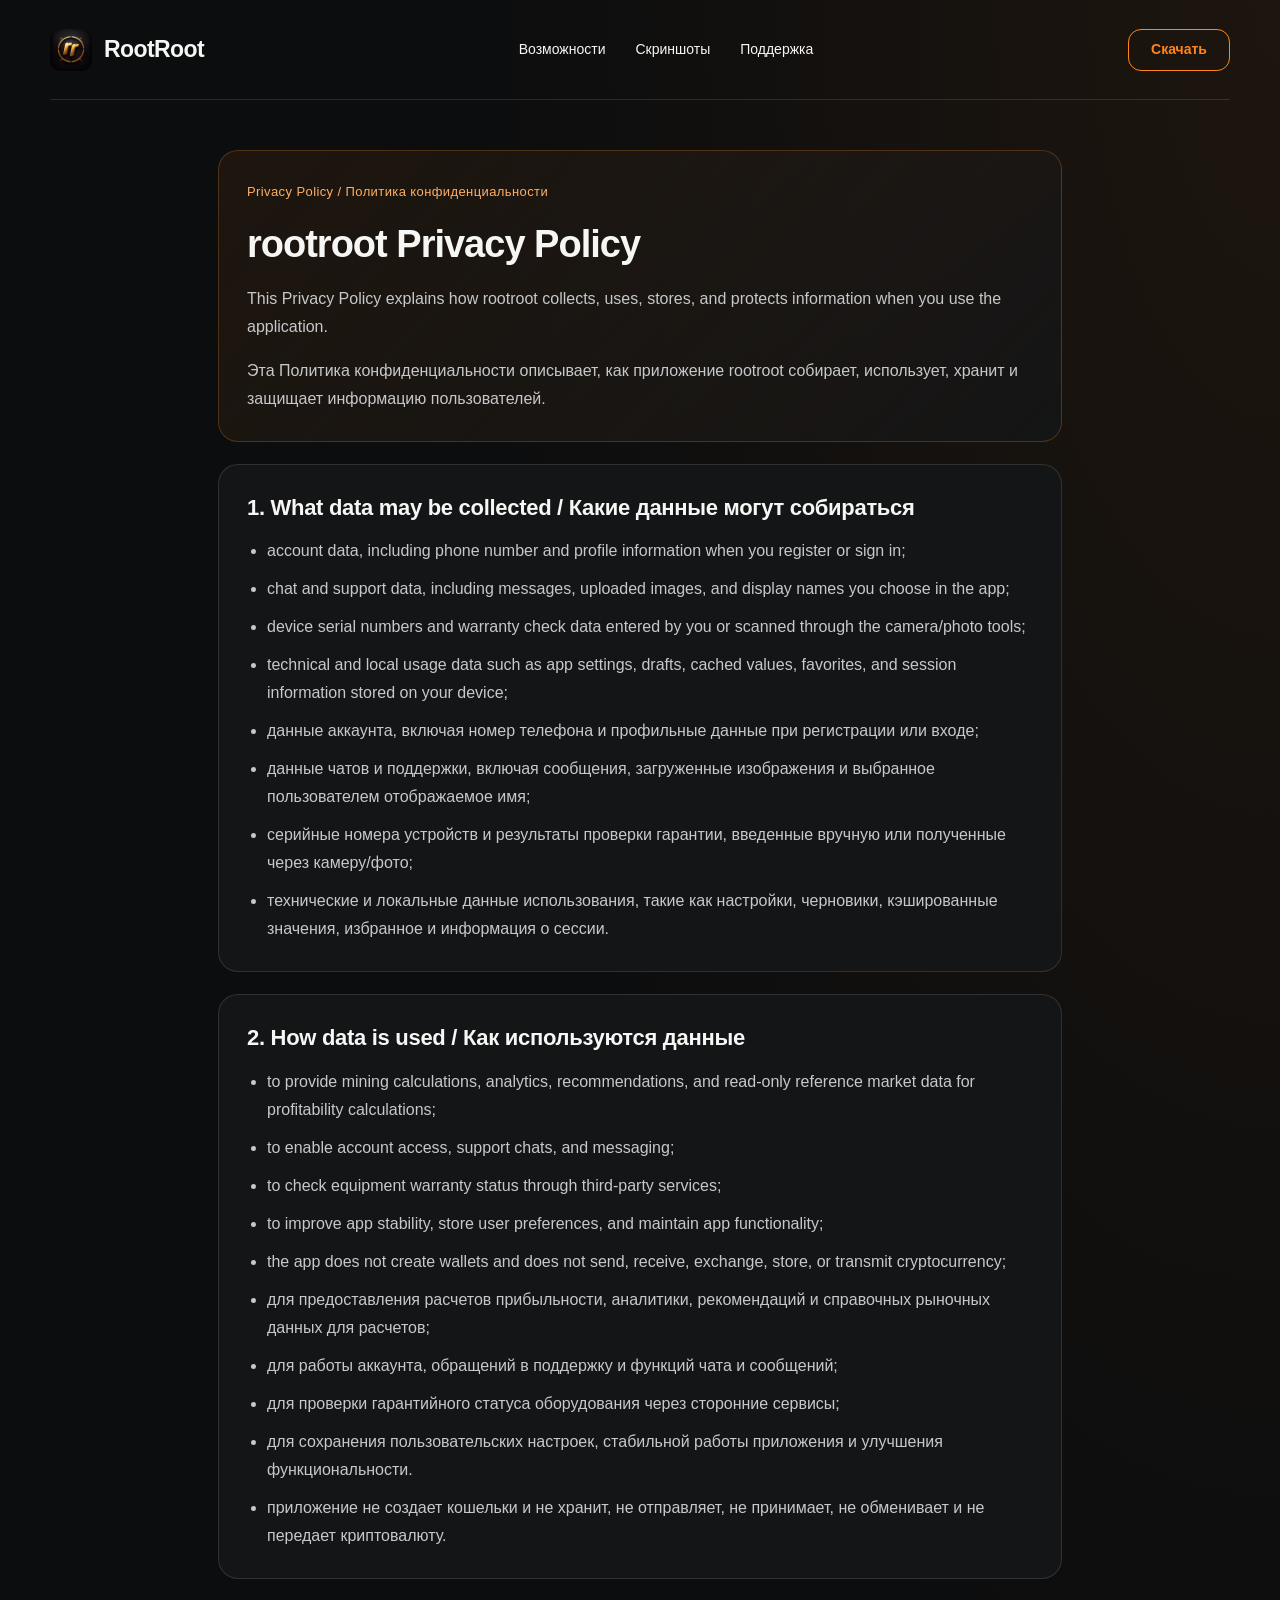
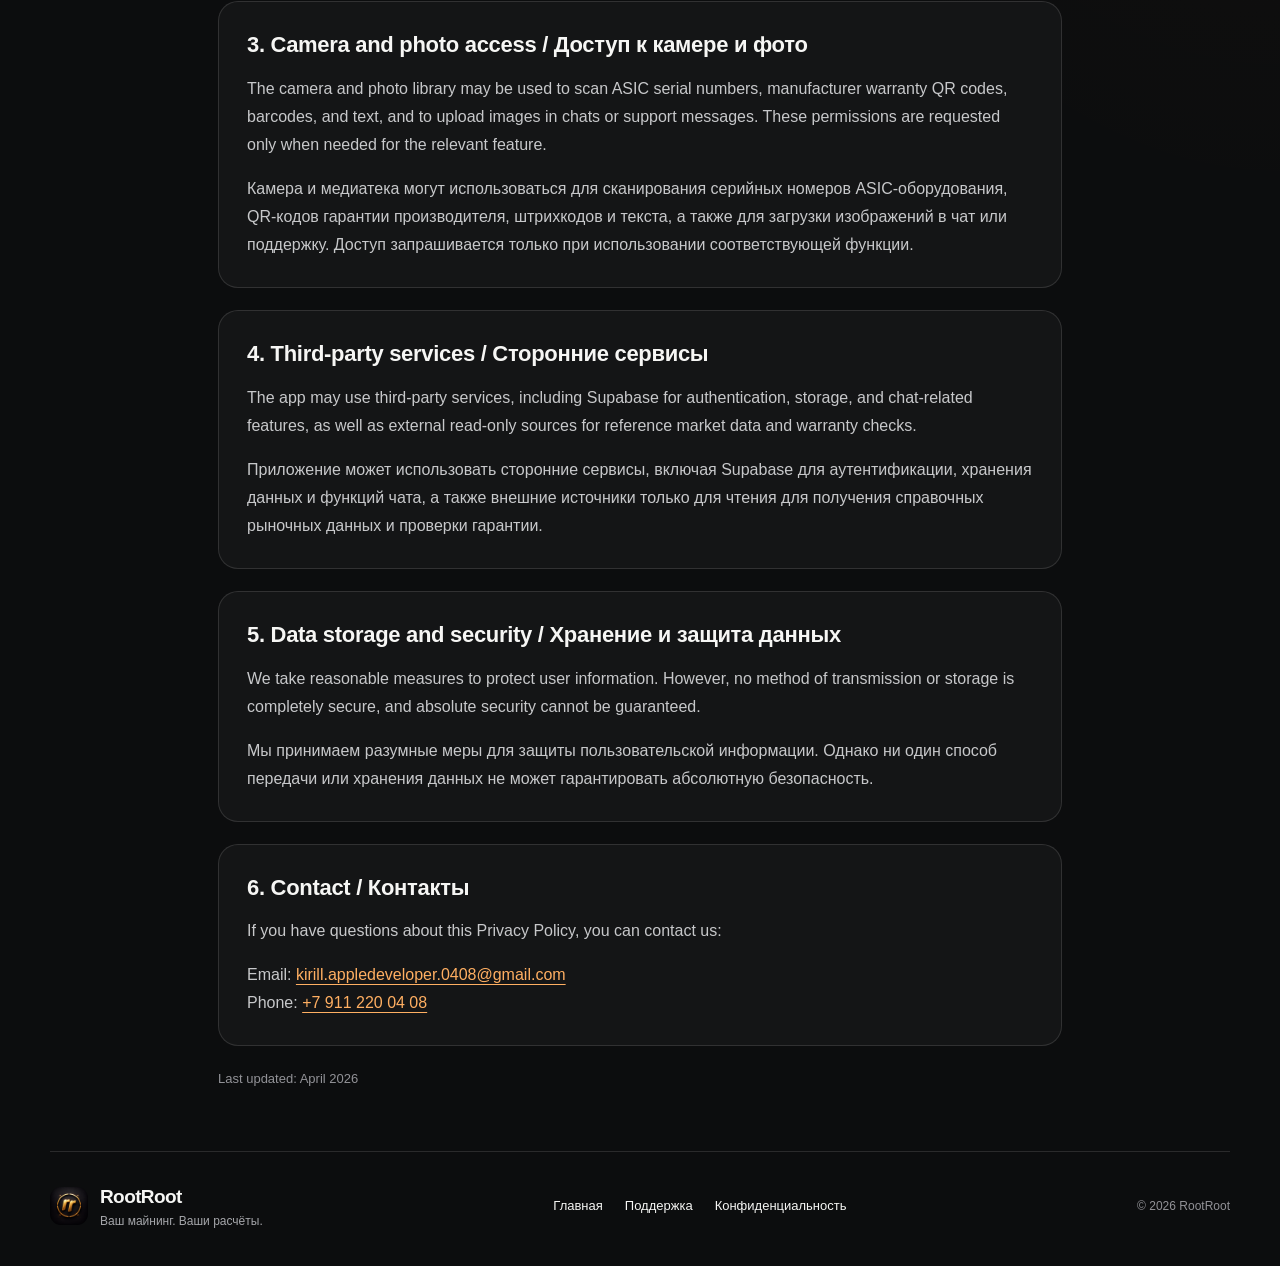
==== privacy.html @ 28f77f57 "Publish RootRoot app website and support pages" ====
<!DOCTYPE html>
<html lang="ru">
  <head>
    <meta charset="UTF-8" />
    <meta name="viewport" content="width=device-width, initial-scale=1.0" />
    <title>Политика конфиденциальности — RootRoot</title>
    <link rel="stylesheet" href="assets/style.css"><link rel="stylesheet" href="assets/legal.css"><link rel="icon" href="assets/icon.png">
  </head>
  <body class="legal"><header class="site-header container"><a class="brand" href="./"><img src="assets/icon.png" alt="" width="42" height="42"><span>RootRoot</span></a><nav aria-label="Основная навигация"><a href="./#features">Возможности</a><a href="./#screenshots">Скриншоты</a><a href="support.html">Поддержка</a></nav><a class="button small outline" href="./#download">Скачать</a></header>
    <main class="wrap">
      <section class="hero">
        <span class="badge">Privacy Policy / Политика конфиденциальности</span>
        <h1>rootroot Privacy Policy</h1>
        <p>
          This Privacy Policy explains how rootroot collects, uses, stores, and
          protects information when you use the application.
        </p>
        <p>
          Эта Политика конфиденциальности описывает, как приложение rootroot
          собирает, использует, хранит и защищает информацию пользователей.
        </p>
      </section>

      <section class="section">
        <h2>1. What data may be collected / Какие данные могут собираться</h2>
        <ul>
          <li>
            account data, including phone number and profile information when
            you register or sign in;
          </li>
          <li>
            chat and support data, including messages, uploaded images, and
            display names you choose in the app;
          </li>
          <li>
            device serial numbers and warranty check data entered by you or
            scanned through the camera/photo tools;
          </li>
          <li>
            technical and local usage data such as app settings, drafts, cached
            values, favorites, and session information stored on your device;
          </li>
          <li>
            данные аккаунта, включая номер телефона и профильные данные при
            регистрации или входе;
          </li>
          <li>
            данные чатов и поддержки, включая сообщения, загруженные изображения
            и выбранное пользователем отображаемое имя;
          </li>
          <li>
            серийные номера устройств и результаты проверки гарантии, введенные
            вручную или полученные через камеру/фото;
          </li>
          <li>
            технические и локальные данные использования, такие как настройки,
            черновики, кэшированные значения, избранное и информация о сессии.
          </li>
        </ul>
      </section>

      <section class="section">
        <h2>2. How data is used / Как используются данные</h2>
        <ul>
          <li>
            to provide mining calculations, analytics, recommendations, and
            read-only reference market data for profitability calculations;
          </li>
          <li>to enable account access, support chats, and messaging;</li>
          <li>to check equipment warranty status through third-party services;</li>
          <li>
            to improve app stability, store user preferences, and maintain app
            functionality;
          </li>
          <li>
            the app does not create wallets and does not send, receive,
            exchange, store, or transmit cryptocurrency;
          </li>
          <li>
            для предоставления расчетов прибыльности, аналитики,
            рекомендаций и справочных рыночных данных для расчетов;
          </li>
          <li>
            для работы аккаунта, обращений в поддержку и функций чата и
            сообщений;
          </li>
          <li>
            для проверки гарантийного статуса оборудования через сторонние
            сервисы;
          </li>
          <li>
            для сохранения пользовательских настроек, стабильной работы
            приложения и улучшения функциональности.
          </li>
          <li>
            приложение не создает кошельки и не хранит, не отправляет, не
            принимает, не обменивает и не передает криптовалюту.
          </li>
        </ul>
      </section>

      <section class="section">
        <h2>3. Camera and photo access / Доступ к камере и фото</h2>
        <p>
          The camera and photo library may be used to scan ASIC serial numbers,
          manufacturer warranty QR codes, barcodes, and text, and to upload
          images in chats or support messages. These permissions are requested
          only when needed for the relevant feature.
        </p>
        <p>
          Камера и медиатека могут использоваться для сканирования серийных
          номеров ASIC-оборудования, QR-кодов гарантии производителя,
          штрихкодов и текста, а также для загрузки изображений в чат или
          поддержку. Доступ запрашивается только при использовании
          соответствующей функции.
        </p>
      </section>

      <section class="section">
        <h2>4. Third-party services / Сторонние сервисы</h2>
        <p>
          The app may use third-party services, including Supabase for
          authentication, storage, and chat-related features, as well as
          external read-only sources for reference market data and warranty
          checks.
        </p>
        <p>
          Приложение может использовать сторонние сервисы, включая Supabase для
          аутентификации, хранения данных и функций чата, а также внешние
          источники только для чтения для получения справочных рыночных данных
          и проверки гарантии.
        </p>
      </section>

      <section class="section">
        <h2>5. Data storage and security / Хранение и защита данных</h2>
        <p>
          We take reasonable measures to protect user information. However, no
          method of transmission or storage is completely secure, and absolute
          security cannot be guaranteed.
        </p>
        <p>
          Мы принимаем разумные меры для защиты пользовательской информации.
          Однако ни один способ передачи или хранения данных не может
          гарантировать абсолютную безопасность.
        </p>
      </section>

      <section class="section">
        <h2>6. Contact / Контакты</h2>
        <p>
          If you have questions about this Privacy Policy, you can contact us:
        </p>
        <p>
          Email:
          <a href="mailto:kirill.appledeveloper.0408@gmail.com">
            kirill.appledeveloper.0408@gmail.com
          </a>
          <br />
          Phone:
          <a href="tel:+79112200408">+7 911 220 04 08</a>
        </p>
      </section>

      <p class="footer">Last updated: April 2026</p>
    </main>
  <footer class="site-footer container"><a class="brand" href="./"><img src="assets/icon.png" alt="" width="38" height="38"><span>RootRoot<small>Ваш майнинг. Ваши расчёты.</small></span></a><nav aria-label="Ссылки внизу страницы"><a href="./">Главная</a><a href="support.html">Поддержка</a><a href="privacy.html">Конфиденциальность</a></nav><span class="copyright">© 2026 RootRoot</span></footer></body>
</html>
---- assets/style.css ----
:root{color-scheme:dark;--bg:#0c0d0e;--panel:#141516;--text:#f6f6f4;--muted:#a5a6aa;--orange:#ff851b;--line:rgba(255,255,255,.12)}*{box-sizing:border-box}html{scroll-behavior:smooth;scroll-padding-top:90px}body{margin:0;background:var(--bg);color:var(--text);font-family:-apple-system,BlinkMacSystemFont,"Segoe UI",Arial,sans-serif;line-height:1.55}a{color:inherit;text-decoration:none}button,a{-webkit-tap-highlight-color:transparent}a:focus-visible,button:focus-visible,[tabindex]:focus-visible{outline:2px solid var(--orange);outline-offset:5px}img{display:block;max-width:100%}.container{width:min(1180px,calc(100% - 80px));margin-inline:auto}.site-header{position:relative;z-index:5;display:flex;align-items:center;justify-content:space-between;gap:24px;min-height:100px;border-bottom:1px solid var(--line)}.brand{display:flex;align-items:center;gap:12px;font-size:23px;font-weight:650;letter-spacing:-.6px;flex-shrink:0}.brand img{border-radius:11px}.brand small{display:block;font-size:12px;font-weight:400;color:var(--muted);letter-spacing:0}.site-header nav,.site-footer nav{display:flex;align-items:center;gap:30px;font-size:14px}.site-header nav a,.site-footer nav a{transition:color .2s}.site-header nav a:hover,.site-footer nav a:hover{color:var(--orange)}.button{display:inline-flex;justify-content:center;align-items:center;gap:10px;min-height:58px;padding:15px 26px;border-radius:13px;font-size:16px;font-weight:650;border:1px solid transparent;transition:background .2s,box-shadow .2s,transform .2s;white-space:nowrap}.button:hover{transform:translateY(-2px)}.button.primary{background:linear-gradient(120deg,#ff9d25,#ff7215);color:#14110d;box-shadow:0 6px 30px #f7721429}.button.primary:hover{box-shadow:0 7px 35px #f7721450}.button.glass{border-color:#ffffff50;background:#101112b8;backdrop-filter:blur(10px)}.button.glass:hover{background:#242323}.button.outline{border-color:var(--orange);color:var(--orange)}.button.small{min-height:42px;padding:9px 22px;font-size:14px}.button svg{width:22px;height:22px;fill:none;stroke:currentColor;stroke-width:1.8;stroke-linecap:round;stroke-linejoin:round}.hero-main{position:relative;overflow:hidden;background:linear-gradient(90deg,#0c0d0e77,#0c0d0e00),url('hero.webp') center 66%/cover no-repeat}.hero-main:after{content:"";position:absolute;inset:0;pointer-events:none;background:linear-gradient(0deg,var(--bg),transparent 20%)}.hero-content{position:relative;z-index:1;min-height:665px;display:grid;grid-template-columns:1.08fr 1fr;align-items:center;gap:22px}.hero-copy{padding:30px 0 65px}.eyebrow{font-size:12px;font-weight:600;letter-spacing:3px;color:#aaacb0;margin:0 0 20px}h1,h2,h3,p{margin-top:0}h1{font-size:clamp(44px,4.9vw,66px);letter-spacing:-2.6px;line-height:1.08;margin-bottom:25px}h1 span{color:var(--orange)}.intro{font-size:20px;line-height:1.65;color:#b7b8bd;max-width:475px;margin-bottom:30px}.actions{display:flex;gap:12px;flex-wrap:wrap}.download-note{color:#c0b8b1;font-size:13px;margin:17px 0 22px}.text-link{font-size:14px;color:#c1c1c5;text-decoration:underline;text-underline-offset:5px}.hero-phones{position:relative;height:570px;margin-top:36px;isolation:isolate}.phone{background:#0c0d0e;padding:7px;border-radius:31px;border:1px solid #62646a;overflow:hidden;box-shadow:0 18px 40px #0007;flex-shrink:0}.phone img{width:100%;height:auto;border-radius:24px}.hero-phones .phone{position:absolute;width:248px;box-shadow:8px 18px 3px #0a0909,10px 19px 2px #965624,0 35px 60px #0009}.phone-front{left:12px;top:7px;z-index:2;transform:rotate(-8deg)}.phone-back{right:6px;top:52px;transform:rotate(8deg) scale(.95)}.features{padding:40px 0 74px}.section-heading{text-align:center;margin-bottom:32px}.section-heading .eyebrow{margin-bottom:13px}h2{font-size:32px;line-height:1.2;letter-spacing:-1px;margin-bottom:14px}.section-heading>p:last-child{color:var(--muted);font-size:16px}.mobile-break{display:none}.feature-grid{display:grid;grid-template-columns:repeat(4,minmax(0,1fr));gap:15px}.feature{padding:26px 23px;border:1px solid var(--line);border-radius:17px;background:linear-gradient(150deg,#1a1b1d,#101112)}.feature-icon{display:block;color:var(--orange);margin-bottom:22px}.feature-icon svg{width:35px;height:35px;fill:none;stroke:currentColor;stroke-width:2;stroke-linejoin:round;stroke-linecap:round}.feature h3{font-size:18px;margin-bottom:10px;letter-spacing:-.3px}.feature p{color:#b0b1b5;font-size:15px;line-height:1.65;margin:0}.screenshots{padding:8px 0 65px}.gallery-heading{display:flex;justify-content:space-between;align-items:end;gap:20px;margin-bottom:28px}.gallery-heading .eyebrow{margin-bottom:12px}.gallery-heading h2{margin-bottom:0}.gallery-controls{display:flex;gap:10px}.gallery-controls button{width:42px;height:42px;background:#131415;color:#f5f5f5;border:1px solid #ffffff30;border-radius:50%;font-size:27px;cursor:pointer}.gallery-controls button:hover{border-color:var(--orange);color:var(--orange)}.screenshot-track{display:flex;gap:22px;overflow:auto;scrollbar-width:thin;scrollbar-color:#666 #121314;scroll-snap-type:x mandatory;padding-bottom:18px}.screenshot-track figure{margin:0;width:calc((100% - 66px)/4);flex:none;scroll-snap-align:start}.screenshot-track .phone{border-radius:28px}.screenshot-track .phone img{border-radius:21px}.screenshot-track figcaption{font-size:14px;margin-top:16px;color:#ddd}.screenshot-track figcaption span{color:var(--orange);margin-right:7px;font-size:12px}.download-section{position:relative;overflow:hidden;display:flex;align-items:center;justify-content:space-between;gap:30px;margin-top:8px;margin-bottom:40px;padding:46px 54px;border:1px solid #c57a3240;border-radius:24px;background:linear-gradient(90deg,#141313f5,#141313c5),url('hero.webp') center bottom/cover}.download-copy{z-index:1}.download-copy .eyebrow{color:#d6a377;margin-bottom:15px}.download-copy>p{color:#b9b8b6}.download-copy h2{font-size:34px}.download-copy .download-note{margin-bottom:0;font-size:13px}.download-icon{width:145px;height:145px;transform:rotate(10deg);border-radius:30px;box-shadow:0 0 60px #ff851b26;flex-shrink:0}.site-footer{padding:30px 0 36px;display:flex;align-items:center;justify-content:space-between;gap:24px;border-top:1px solid var(--line)}.site-footer .brand{font-size:19px}.site-footer nav{gap:22px;font-size:13px}.copyright{font-size:12px;color:#929297;white-space:nowrap}@media(min-width:1400px){.hero-content{min-height:710px}.hero-phones{height:610px}.hero-phones .phone{width:265px}}@media(max-width:1050px){.container{width:calc(100% - 48px)}.hero-content{min-height:600px}.hero-phones{height:500px}.hero-phones .phone{width:205px}.phone-front{left:0}.phone-back{right:8px}.hero-copy .button{padding-inline:19px}.hero-copy h1{font-size:52px}.feature{padding:22px 18px}.site-footer{flex-wrap:wrap}.copyright{margin-left:auto}}@media(max-width:760px){html{scroll-padding-top:20px}.container{width:calc(100% - 36px)}.site-header{min-height:82px;gap:10px}.site-header .brand{font-size:20px;gap:9px}.site-header .brand img{width:35px;height:35px}.site-header nav{gap:16px;font-size:13px}.site-header nav a:first-child{display:none}.site-header .small{display:none}.hero-content{grid-template-columns:1fr;gap:0;min-height:auto}.hero-copy{padding:47px 0 22px;text-align:center}.eyebrow{font-size:12px;letter-spacing:2px}.hero-copy h1{font-size:clamp(40px,9vw,57px);letter-spacing:-1.8px}.intro{font-size:17px;max-width:440px;margin-inline:auto;margin-bottom:24px}.hero-copy .actions{justify-content:center}.button{min-height:53px;padding:14px 20px;font-size:15px}.hero-copy .download-note{margin-bottom:17px}.hero-phones{width:380px;max-width:100%;height:455px;margin:25px auto 10px}.hero-phones .phone{width:191px}.phone-front{left:22px;top:2px}.phone-back{right:20px;top:40px}.features{padding:42px 0 50px}h2{font-size:27px;letter-spacing:-.7px}.section-heading{margin-bottom:26px}.feature-grid{grid-template-columns:repeat(2,minmax(0,1fr));gap:12px}.feature{padding:22px 17px}.feature-icon{margin-bottom:16px}.feature h3{font-size:17px}.feature p{font-size:14px}.screenshots{padding-bottom:38px}.gallery-heading{align-items:center}.gallery-heading h2{font-size:25px;max-width:310px}.gallery-heading .eyebrow{font-size:11px}.gallery-controls{gap:6px}.gallery-controls button{width:34px;height:34px}.screenshot-track{gap:17px}.screenshot-track figure{width:210px}.download-section{margin-bottom:24px;padding:30px 24px}.download-copy h2{font-size:27px}.download-icon{display:none}.download-copy .actions{flex-direction:column;align-items:stretch}.download-copy{width:100%}.site-footer{padding:25px 0 30px;gap:20px}.site-footer nav{flex-wrap:wrap;gap:15px;font-size:13px}.copyright{margin:0}.mobile-break{display:block}}@media(max-width:360px){.container{width:calc(100% - 24px)}.hero-copy .actions{flex-direction:column}.hero-phones{height:390px}.hero-phones .phone{width:164px}.phone-front{left:12px}.phone-back{right:12px}.feature-grid{grid-template-columns:1fr}.gallery-controls{display:none}.site-header nav{gap:10px;font-size:12px}}@media(prefers-reduced-motion:reduce){html{scroll-behavior:auto}*{transition:none!important}}
/* Real app captures inside a rounded handset frame. */
.phone{position:relative;overflow:visible;padding:8px;border-radius:35px;border:2px solid #28292d;background:linear-gradient(110deg,#72757a 0%,#1b1c20 3%,#070809 8%,#0b0c0e 88%,#55575b 97%,#27282c 100%);box-shadow:0 0 0 1px #8b8d9160,inset 0 0 0 1px #a4a6aa60,0 25px 50px #0009}.phone img{border-radius:25px;position:relative}.phone:before{content:"";position:absolute;width:28%;height:2.6%;background:#050607;border-radius:20px;top:2.7%;left:36%;z-index:3;box-shadow:inset 0 1px 2px #ffffff0d}.phone:after{content:"";position:absolute;left:-5px;top:21%;width:3px;height:8%;border-radius:3px;background:linear-gradient(90deg,#2a2b2e,#929397,#2a2b2e);box-shadow:0 43px 0 #56585c}.hero-phones .phone{border-color:#5c4534;box-shadow:0 0 0 1px #b3815770,inset 0 0 0 1px #bd90675c,6px 3px 0 1px #291e16,8px 3px 0 1px #b4825777,0 35px 60px #000b}.screenshot-track{padding-top:5px;padding-left:5px;padding-right:5px}.screenshot-track .phone{border-radius:35px}.screenshot-track .phone img{border-radius:25px}.screenshot-track figure{width:calc((100% - 70px)/4)}@media(max-width:760px){.screenshot-track figure{width:210px}.hero-phones .phone{border-radius:29px;padding:6px}.hero-phones .phone img{border-radius:21px}}
---- assets/legal.css ----
.legal{background:radial-gradient(ellipse at 100% 0,#ff851b12,transparent 45%),var(--bg)}.legal .wrap{max-width:900px;margin:0 auto;padding:50px 28px 60px}.legal .hero,.legal .section{border:1px solid var(--line);border-radius:20px;background:#141516;padding:28px}.legal .hero{background:linear-gradient(135deg,#ff851b13,#141516);border-color:#ff851b40}.legal .section{margin-top:22px}.legal h1{font-size:38px;letter-spacing:-1px;line-height:1.18;margin:18px 0}.legal h2,.legal h3{font-size:22px;line-height:1.4;letter-spacing:-.3px;margin-bottom:14px}.legal p,.legal li{font-size:16px;line-height:1.75;color:#c7c8ca}.legal p:last-child{margin-bottom:0}.legal ul{margin:0;padding-left:20px}.legal li+li{margin-top:10px}.legal a:not(.button):not(.brand){overflow-wrap:anywhere}.legal .section a,.legal .card a{color:#ffaf62;text-decoration:underline;text-underline-offset:4px}.legal .badge{font-size:13px;color:#ffaf62;letter-spacing:.4px}.legal .grid{display:grid;grid-template-columns:repeat(3,minmax(0,1fr));gap:12px;margin-top:25px}.legal .card{padding:18px;border:1px solid var(--line);border-radius:12px;background:#ffffff04}.legal .card h2{font-size:13px;color:#ffaf62;letter-spacing:1px;text-transform:uppercase}.legal .card a,.legal .card p{font-size:15px;margin:0}.legal .footer{font-size:13px;color:#929297;margin-top:22px}@media(max-width:760px){.legal .wrap{padding:30px 18px 40px}.legal .hero,.legal .section{padding:22px 20px}.legal h1{font-size:30px}.legal h2,.legal h3{font-size:20px}.legal .grid{grid-template-columns:1fr}}
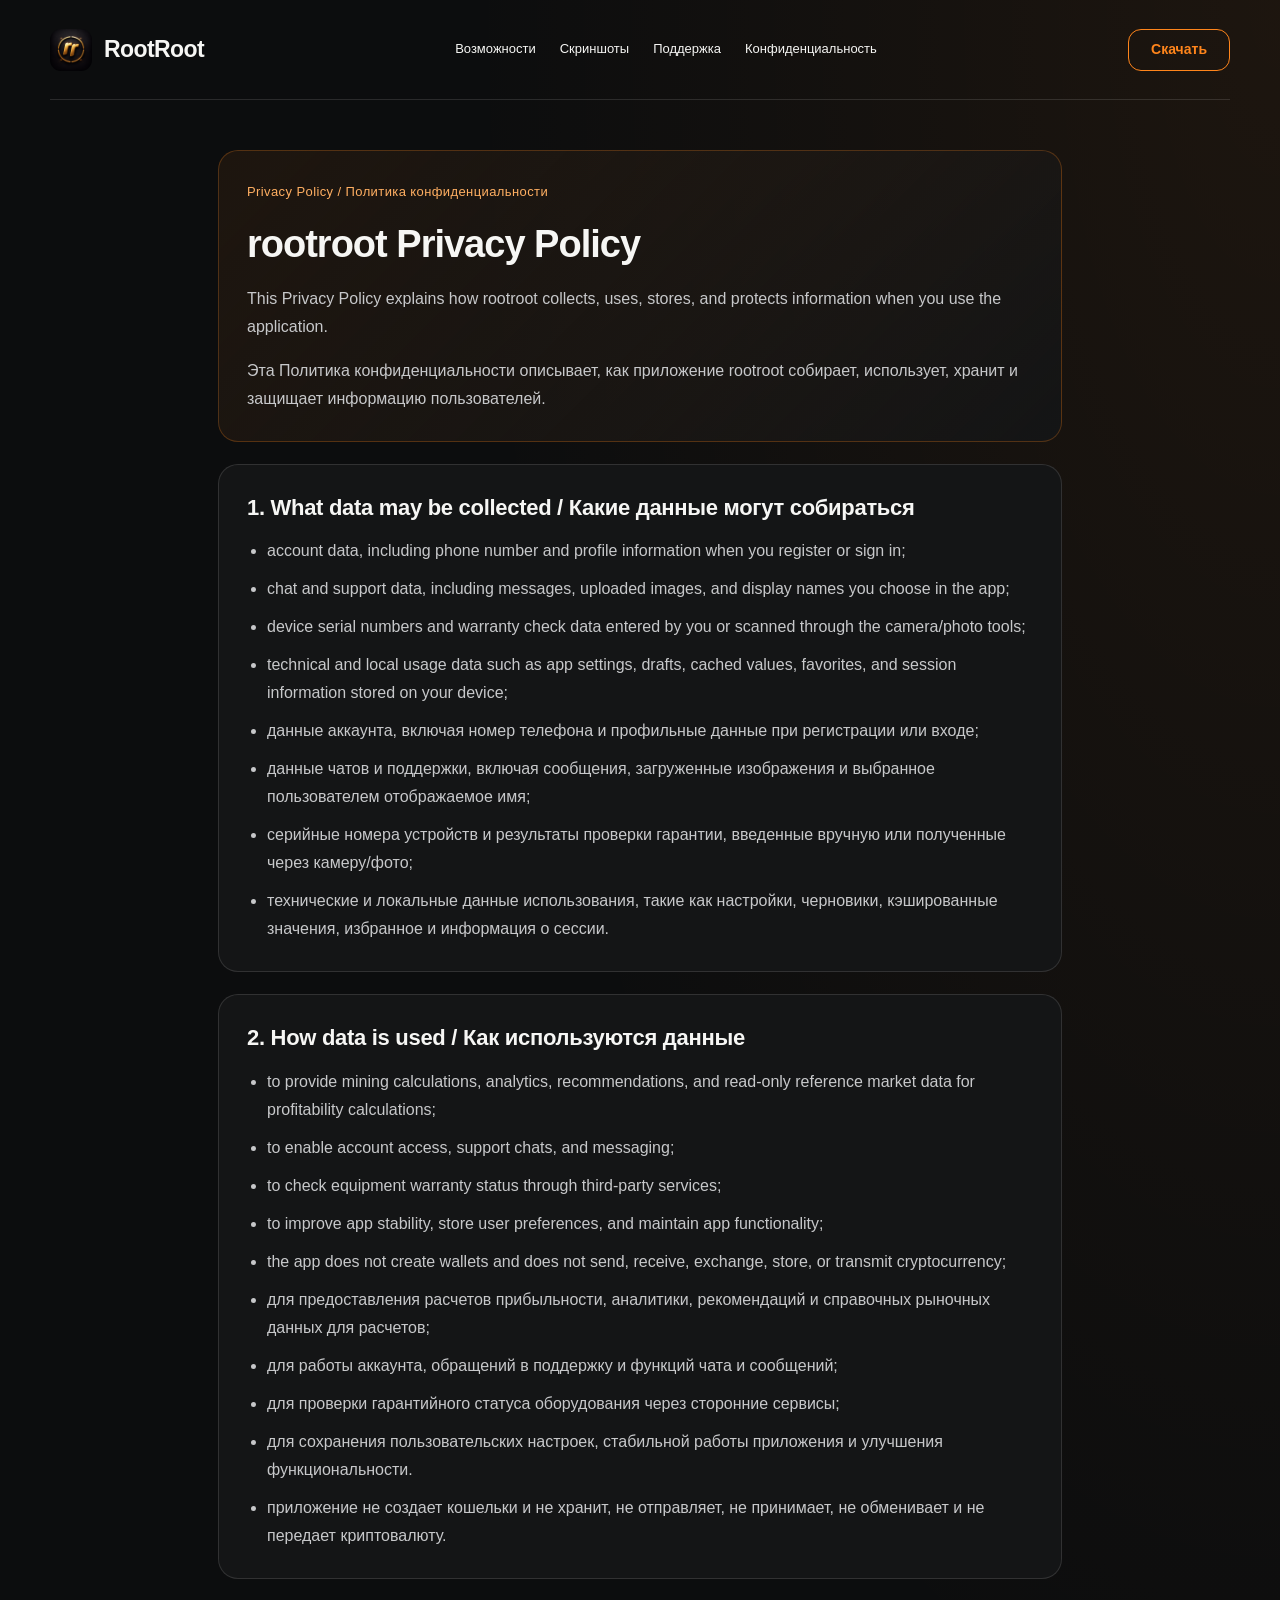
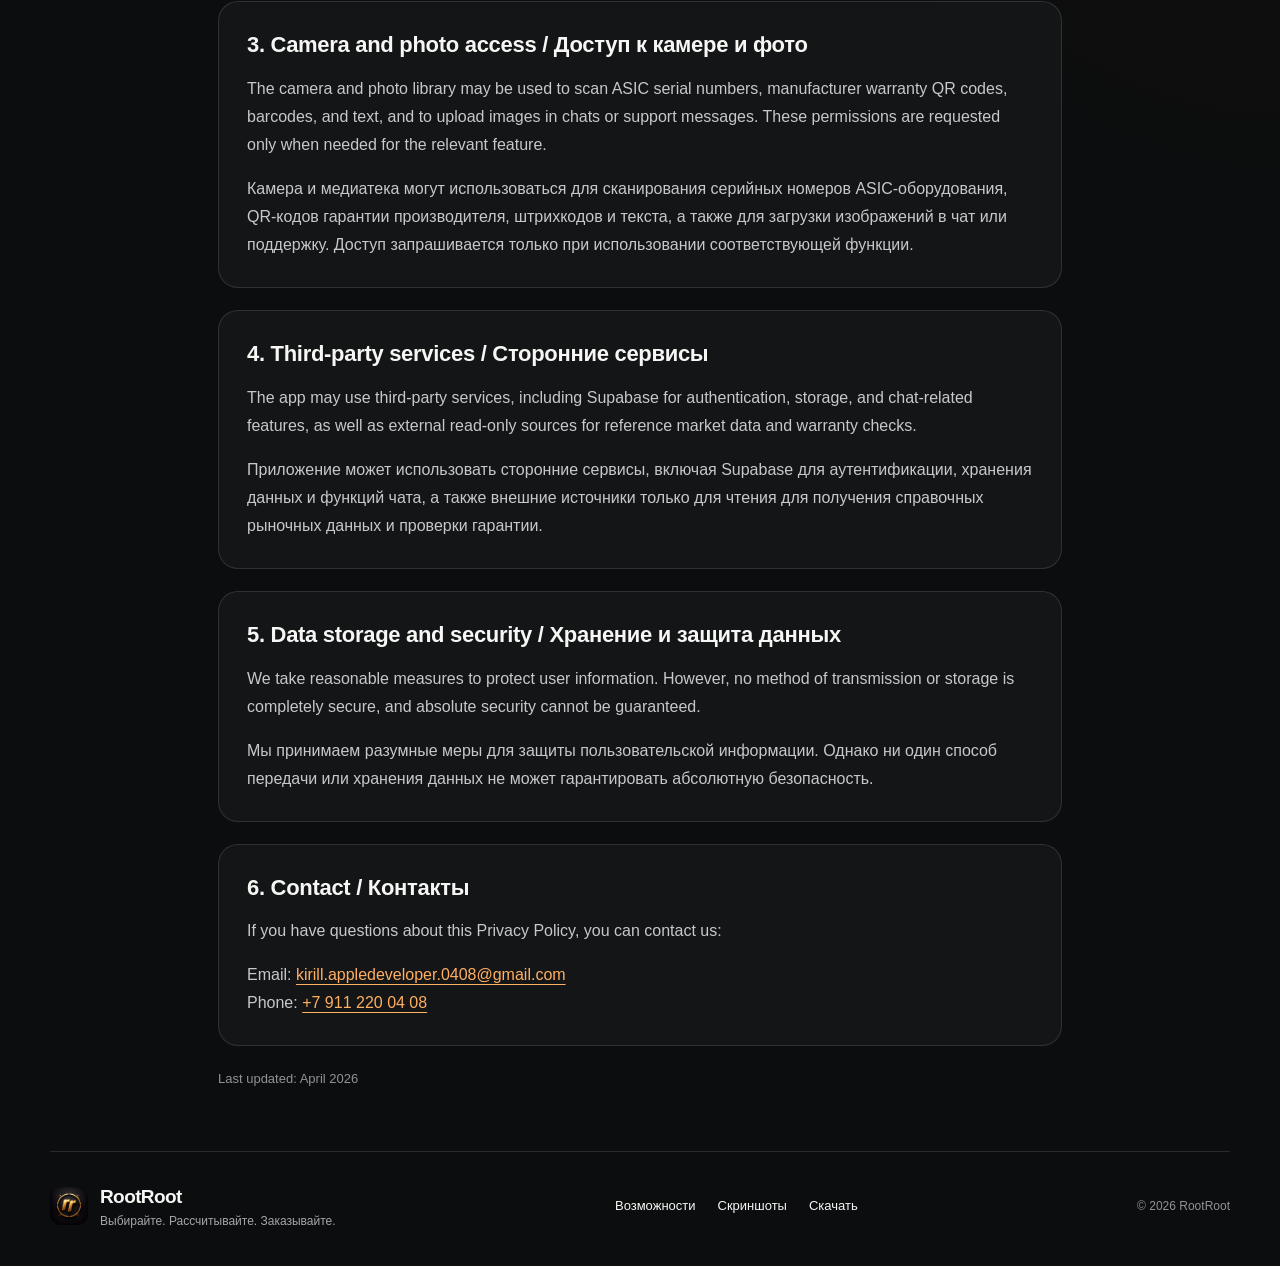
==== commit 4f88a0ad: "Highlight equipment ordering and refine website presentation" ====
--- a/privacy.html
+++ b/privacy.html
@@ -4,9 +4,18 @@
     <meta charset="UTF-8" />
     <meta name="viewport" content="width=device-width, initial-scale=1.0" />
     <title>Политика конфиденциальности — RootRoot</title>
-    <link rel="stylesheet" href="assets/style.css"><link rel="stylesheet" href="assets/legal.css"><link rel="icon" href="assets/icon.png">
+    <link rel="stylesheet" href="assets/style.css?v=20261006"><link rel="stylesheet" href="assets/legal.css"><link rel="icon" href="assets/icon.png">
   </head>
-  <body class="legal"><header class="site-header container"><a class="brand" href="./"><img src="assets/icon.png" alt="" width="42" height="42"><span>RootRoot</span></a><nav aria-label="Основная навигация"><a href="./#features">Возможности</a><a href="./#screenshots">Скриншоты</a><a href="support.html">Поддержка</a></nav><a class="button small outline" href="./#download">Скачать</a></header>
+  <body class="legal"><header class="site-header container">
+    <a class="brand" href="./"><img src="assets/icon.png" alt="" width="42" height="42"><span>RootRoot</span></a>
+    <nav aria-label="Основная навигация">
+      <a href="./#features">Возможности</a>
+      <a href="./#screenshots">Скриншоты</a>
+      <a href="support.html">Поддержка</a>
+      <a href="privacy.html">Конфиденциальность</a>
+    </nav>
+    <a class="button small outline" href="./#download">Скачать</a>
+  </header>
     <main class="wrap">
       <section class="hero">
         <span class="badge">Privacy Policy / Политика конфиденциальности</span>
@@ -164,5 +173,9 @@
 
       <p class="footer">Last updated: April 2026</p>
     </main>
-  <footer class="site-footer container"><a class="brand" href="./"><img src="assets/icon.png" alt="" width="38" height="38"><span>RootRoot<small>Ваш майнинг. Ваши расчёты.</small></span></a><nav aria-label="Ссылки внизу страницы"><a href="./">Главная</a><a href="support.html">Поддержка</a><a href="privacy.html">Конфиденциальность</a></nav><span class="copyright">© 2026 RootRoot</span></footer></body>
+  <footer class="site-footer container">
+    <a class="brand" href="./"><img src="assets/icon.png" alt="" width="38" height="38"><span>RootRoot<small>Выбирайте. Рассчитывайте. Заказывайте.</small></span></a>
+    <nav aria-label="Ссылки внизу страницы"><a href="./#features">Возможности</a><a href="./#screenshots">Скриншоты</a><a href="./#download">Скачать</a></nav>
+    <span class="copyright">© 2026 RootRoot</span>
+  </footer></body>
 </html>
--- a/assets/style.css
+++ b/assets/style.css
@@ -1,3 +1,100 @@
-:root{color-scheme:dark;--bg:#0c0d0e;--panel:#141516;--text:#f6f6f4;--muted:#a5a6aa;--orange:#ff851b;--line:rgba(255,255,255,.12)}*{box-sizing:border-box}html{scroll-behavior:smooth;scroll-padding-top:90px}body{margin:0;background:var(--bg);color:var(--text);font-family:-apple-system,BlinkMacSystemFont,"Segoe UI",Arial,sans-serif;line-height:1.55}a{color:inherit;text-decoration:none}button,a{-webkit-tap-highlight-color:transparent}a:focus-visible,button:focus-visible,[tabindex]:focus-visible{outline:2px solid var(--orange);outline-offset:5px}img{display:block;max-width:100%}.container{width:min(1180px,calc(100% - 80px));margin-inline:auto}.site-header{position:relative;z-index:5;display:flex;align-items:center;justify-content:space-between;gap:24px;min-height:100px;border-bottom:1px solid var(--line)}.brand{display:flex;align-items:center;gap:12px;font-size:23px;font-weight:650;letter-spacing:-.6px;flex-shrink:0}.brand img{border-radius:11px}.brand small{display:block;font-size:12px;font-weight:400;color:var(--muted);letter-spacing:0}.site-header nav,.site-footer nav{display:flex;align-items:center;gap:30px;font-size:14px}.site-header nav a,.site-footer nav a{transition:color .2s}.site-header nav a:hover,.site-footer nav a:hover{color:var(--orange)}.button{display:inline-flex;justify-content:center;align-items:center;gap:10px;min-height:58px;padding:15px 26px;border-radius:13px;font-size:16px;font-weight:650;border:1px solid transparent;transition:background .2s,box-shadow .2s,transform .2s;white-space:nowrap}.button:hover{transform:translateY(-2px)}.button.primary{background:linear-gradient(120deg,#ff9d25,#ff7215);color:#14110d;box-shadow:0 6px 30px #f7721429}.button.primary:hover{box-shadow:0 7px 35px #f7721450}.button.glass{border-color:#ffffff50;background:#101112b8;backdrop-filter:blur(10px)}.button.glass:hover{background:#242323}.button.outline{border-color:var(--orange);color:var(--orange)}.button.small{min-height:42px;padding:9px 22px;font-size:14px}.button svg{width:22px;height:22px;fill:none;stroke:currentColor;stroke-width:1.8;stroke-linecap:round;stroke-linejoin:round}.hero-main{position:relative;overflow:hidden;background:linear-gradient(90deg,#0c0d0e77,#0c0d0e00),url('hero.webp') center 66%/cover no-repeat}.hero-main:after{content:"";position:absolute;inset:0;pointer-events:none;background:linear-gradient(0deg,var(--bg),transparent 20%)}.hero-content{position:relative;z-index:1;min-height:665px;display:grid;grid-template-columns:1.08fr 1fr;align-items:center;gap:22px}.hero-copy{padding:30px 0 65px}.eyebrow{font-size:12px;font-weight:600;letter-spacing:3px;color:#aaacb0;margin:0 0 20px}h1,h2,h3,p{margin-top:0}h1{font-size:clamp(44px,4.9vw,66px);letter-spacing:-2.6px;line-height:1.08;margin-bottom:25px}h1 span{color:var(--orange)}.intro{font-size:20px;line-height:1.65;color:#b7b8bd;max-width:475px;margin-bottom:30px}.actions{display:flex;gap:12px;flex-wrap:wrap}.download-note{color:#c0b8b1;font-size:13px;margin:17px 0 22px}.text-link{font-size:14px;color:#c1c1c5;text-decoration:underline;text-underline-offset:5px}.hero-phones{position:relative;height:570px;margin-top:36px;isolation:isolate}.phone{background:#0c0d0e;padding:7px;border-radius:31px;border:1px solid #62646a;overflow:hidden;box-shadow:0 18px 40px #0007;flex-shrink:0}.phone img{width:100%;height:auto;border-radius:24px}.hero-phones .phone{position:absolute;width:248px;box-shadow:8px 18px 3px #0a0909,10px 19px 2px #965624,0 35px 60px #0009}.phone-front{left:12px;top:7px;z-index:2;transform:rotate(-8deg)}.phone-back{right:6px;top:52px;transform:rotate(8deg) scale(.95)}.features{padding:40px 0 74px}.section-heading{text-align:center;margin-bottom:32px}.section-heading .eyebrow{margin-bottom:13px}h2{font-size:32px;line-height:1.2;letter-spacing:-1px;margin-bottom:14px}.section-heading>p:last-child{color:var(--muted);font-size:16px}.mobile-break{display:none}.feature-grid{display:grid;grid-template-columns:repeat(4,minmax(0,1fr));gap:15px}.feature{padding:26px 23px;border:1px solid var(--line);border-radius:17px;background:linear-gradient(150deg,#1a1b1d,#101112)}.feature-icon{display:block;color:var(--orange);margin-bottom:22px}.feature-icon svg{width:35px;height:35px;fill:none;stroke:currentColor;stroke-width:2;stroke-linejoin:round;stroke-linecap:round}.feature h3{font-size:18px;margin-bottom:10px;letter-spacing:-.3px}.feature p{color:#b0b1b5;font-size:15px;line-height:1.65;margin:0}.screenshots{padding:8px 0 65px}.gallery-heading{display:flex;justify-content:space-between;align-items:end;gap:20px;margin-bottom:28px}.gallery-heading .eyebrow{margin-bottom:12px}.gallery-heading h2{margin-bottom:0}.gallery-controls{display:flex;gap:10px}.gallery-controls button{width:42px;height:42px;background:#131415;color:#f5f5f5;border:1px solid #ffffff30;border-radius:50%;font-size:27px;cursor:pointer}.gallery-controls button:hover{border-color:var(--orange);color:var(--orange)}.screenshot-track{display:flex;gap:22px;overflow:auto;scrollbar-width:thin;scrollbar-color:#666 #121314;scroll-snap-type:x mandatory;padding-bottom:18px}.screenshot-track figure{margin:0;width:calc((100% - 66px)/4);flex:none;scroll-snap-align:start}.screenshot-track .phone{border-radius:28px}.screenshot-track .phone img{border-radius:21px}.screenshot-track figcaption{font-size:14px;margin-top:16px;color:#ddd}.screenshot-track figcaption span{color:var(--orange);margin-right:7px;font-size:12px}.download-section{position:relative;overflow:hidden;display:flex;align-items:center;justify-content:space-between;gap:30px;margin-top:8px;margin-bottom:40px;padding:46px 54px;border:1px solid #c57a3240;border-radius:24px;background:linear-gradient(90deg,#141313f5,#141313c5),url('hero.webp') center bottom/cover}.download-copy{z-index:1}.download-copy .eyebrow{color:#d6a377;margin-bottom:15px}.download-copy>p{color:#b9b8b6}.download-copy h2{font-size:34px}.download-copy .download-note{margin-bottom:0;font-size:13px}.download-icon{width:145px;height:145px;transform:rotate(10deg);border-radius:30px;box-shadow:0 0 60px #ff851b26;flex-shrink:0}.site-footer{padding:30px 0 36px;display:flex;align-items:center;justify-content:space-between;gap:24px;border-top:1px solid var(--line)}.site-footer .brand{font-size:19px}.site-footer nav{gap:22px;font-size:13px}.copyright{font-size:12px;color:#929297;white-space:nowrap}@media(min-width:1400px){.hero-content{min-height:710px}.hero-phones{height:610px}.hero-phones .phone{width:265px}}@media(max-width:1050px){.container{width:calc(100% - 48px)}.hero-content{min-height:600px}.hero-phones{height:500px}.hero-phones .phone{width:205px}.phone-front{left:0}.phone-back{right:8px}.hero-copy .button{padding-inline:19px}.hero-copy h1{font-size:52px}.feature{padding:22px 18px}.site-footer{flex-wrap:wrap}.copyright{margin-left:auto}}@media(max-width:760px){html{scroll-padding-top:20px}.container{width:calc(100% - 36px)}.site-header{min-height:82px;gap:10px}.site-header .brand{font-size:20px;gap:9px}.site-header .brand img{width:35px;height:35px}.site-header nav{gap:16px;font-size:13px}.site-header nav a:first-child{display:none}.site-header .small{display:none}.hero-content{grid-template-columns:1fr;gap:0;min-height:auto}.hero-copy{padding:47px 0 22px;text-align:center}.eyebrow{font-size:12px;letter-spacing:2px}.hero-copy h1{font-size:clamp(40px,9vw,57px);letter-spacing:-1.8px}.intro{font-size:17px;max-width:440px;margin-inline:auto;margin-bottom:24px}.hero-copy .actions{justify-content:center}.button{min-height:53px;padding:14px 20px;font-size:15px}.hero-copy .download-note{margin-bottom:17px}.hero-phones{width:380px;max-width:100%;height:455px;margin:25px auto 10px}.hero-phones .phone{width:191px}.phone-front{left:22px;top:2px}.phone-back{right:20px;top:40px}.features{padding:42px 0 50px}h2{font-size:27px;letter-spacing:-.7px}.section-heading{margin-bottom:26px}.feature-grid{grid-template-columns:repeat(2,minmax(0,1fr));gap:12px}.feature{padding:22px 17px}.feature-icon{margin-bottom:16px}.feature h3{font-size:17px}.feature p{font-size:14px}.screenshots{padding-bottom:38px}.gallery-heading{align-items:center}.gallery-heading h2{font-size:25px;max-width:310px}.gallery-heading .eyebrow{font-size:11px}.gallery-controls{gap:6px}.gallery-controls button{width:34px;height:34px}.screenshot-track{gap:17px}.screenshot-track figure{width:210px}.download-section{margin-bottom:24px;padding:30px 24px}.download-copy h2{font-size:27px}.download-icon{display:none}.download-copy .actions{flex-direction:column;align-items:stretch}.download-copy{width:100%}.site-footer{padding:25px 0 30px;gap:20px}.site-footer nav{flex-wrap:wrap;gap:15px;font-size:13px}.copyright{margin:0}.mobile-break{display:block}}@media(max-width:360px){.container{width:calc(100% - 24px)}.hero-copy .actions{flex-direction:column}.hero-phones{height:390px}.hero-phones .phone{width:164px}.phone-front{left:12px}.phone-back{right:12px}.feature-grid{grid-template-columns:1fr}.gallery-controls{display:none}.site-header nav{gap:10px;font-size:12px}}@media(prefers-reduced-motion:reduce){html{scroll-behavior:auto}*{transition:none!important}}
+:root{color-scheme:dark;--bg:#0c0d0e;--panel:#141516;--text:#f6f6f4;--muted:#a5a6aa;--orange:#ff851b;--line:rgba(255,255,255,.12)}*{box-sizing:border-box}html{scroll-behavior:smooth;scroll-padding-top:90px}body{margin:0;background:var(--bg);color:var(--text);font-family:-apple-system,BlinkMacSystemFont,"Segoe UI",Arial,sans-serif;line-height:1.55}a{color:inherit;text-decoration:none}button,a{-webkit-tap-highlight-color:transparent}a:focus-visible,button:focus-visible,[tabindex]:focus-visible{outline:2px solid var(--orange);outline-offset:5px}img{display:block;max-width:100%}.container{width:min(1180px,calc(100% - 80px));margin-inline:auto}.site-header{position:relative;z-index:5;display:flex;align-items:center;justify-content:space-between;gap:24px;min-height:100px;border-bottom:1px solid var(--line)}.brand{display:flex;align-items:center;gap:12px;font-size:23px;font-weight:650;letter-spacing:-.6px;flex-shrink:0}.brand img{border-radius:11px}.brand small{display:block;font-size:12px;font-weight:400;color:var(--muted);letter-spacing:0}.site-header nav,.site-footer nav{display:flex;align-items:center;gap:30px;font-size:14px}.site-header nav a,.site-footer nav a{transition:color .2s}.site-header nav a:hover,.site-footer nav a:hover{color:var(--orange)}.button{display:inline-flex;justify-content:center;align-items:center;gap:10px;min-height:58px;padding:15px 26px;border-radius:13px;font-size:16px;font-weight:650;border:1px solid transparent;transition:background .2s,box-shadow .2s,transform .2s;white-space:nowrap}.button:hover{transform:translateY(-2px)}.button.primary{background:linear-gradient(120deg,#ff9d25,#ff7215);color:#14110d;box-shadow:0 6px 30px #f7721429}.button.primary:hover{box-shadow:0 7px 35px #f7721450}.button.glass{border-color:#ffffff50;background:#101112b8;backdrop-filter:blur(10px)}.button.glass:hover{background:#242323}.button.outline{border-color:var(--orange);color:var(--orange)}.button.small{min-height:42px;padding:9px 22px;font-size:14px}.button svg{width:22px;height:22px;fill:none;stroke:currentColor;stroke-width:1.8;stroke-linecap:round;stroke-linejoin:round}.hero-main{position:relative;overflow:hidden;background:linear-gradient(90deg,#0c0d0e77,#0c0d0e00),url('hero.webp') center 66%/cover no-repeat}.hero-main:after{content:"";position:absolute;inset:0;pointer-events:none;background:linear-gradient(0deg,var(--bg),transparent 20%)}.hero-content{position:relative;z-index:1;min-height:665px;display:grid;grid-template-columns:1.08fr 1fr;align-items:center;gap:22px}.hero-copy{padding:30px 0 65px}.eyebrow{font-size:12px;font-weight:600;letter-spacing:3px;color:#aaacb0;margin:0 0 20px}h1,h2,h3,p{margin-top:0}h1{font-size:clamp(44px,4.9vw,66px);letter-spacing:-2.6px;line-height:1.08;margin-bottom:25px}h1 span{color:var(--orange)}.intro{font-size:20px;line-height:1.65;color:#b7b8bd;max-width:475px;margin-bottom:30px}.actions{display:flex;gap:12px;flex-wrap:wrap}.download-note{color:#c0b8b1;font-size:13px;margin:17px 0 22px}.text-link{font-size:14px;color:#c1c1c5;text-decoration:underline;text-underline-offset:5px}.hero-phones{position:relative;height:570px;margin-top:36px;isolation:isolate}.phone{background:#0c0d0e;padding:7px;border-radius:31px;border:1px solid #62646a;overflow:hidden;box-shadow:0 18px 40px #0007;flex-shrink:0}.phone img{width:100%;height:auto;border-radius:24px}.hero-phones .phone{position:absolute;width:248px;box-shadow:8px 18px 3px #0a0909,10px 19px 2px #965624,0 35px 60px #0009}.phone-front{left:12px;top:7px;z-index:2;transform:rotate(-8deg)}.phone-back{right:6px;top:52px;transform:rotate(8deg) scale(.95)}.features{padding:40px 0 74px}.section-heading{text-align:center;margin-bottom:32px}.section-heading .eyebrow{margin-bottom:13px}h2{font-size:32px;line-height:1.2;letter-spacing:-1px;margin-bottom:14px}.section-heading>p:last-child{color:var(--muted);font-size:16px}.mobile-break{display:none}.feature-grid{display:grid;grid-template-columns:repeat(4,minmax(0,1fr));gap:15px}.feature{padding:26px 23px;border:1px solid var(--line);border-radius:17px;background:linear-gradient(150deg,#1a1b1d,#101112)}.feature-icon{display:block;color:var(--orange);margin-bottom:22px}.feature-icon svg{width:35px;height:35px;fill:none;stroke:currentColor;stroke-width:2;stroke-linejoin:round;stroke-linecap:round}.feature h3{font-size:18px;margin-bottom:10px;letter-spacing:-.3px}.feature p{color:#b0b1b5;font-size:15px;line-height:1.65;margin:0}.screenshots{padding:8px 0 65px}.gallery-heading{display:flex;justify-content:space-between;align-items:end;gap:20px;margin-bottom:28px}.gallery-heading .eyebrow{margin-bottom:12px}.gallery-heading h2{margin-bottom:0}.gallery-controls{display:flex;gap:10px}.gallery-controls button{width:42px;height:42px;background:#131415;color:#f5f5f5;border:1px solid #ffffff30;border-radius:50%;font-size:27px;cursor:pointer}.gallery-controls button:hover{border-color:var(--orange);color:var(--orange)}.screenshot-track{display:flex;gap:22px;overflow:auto;scrollbar-width:thin;scrollbar-color:#666 #121314;scroll-snap-type:x mandatory;padding-bottom:18px}.screenshot-track figure{margin:0;width:calc((100% - 66px)/4);flex:none;scroll-snap-align:start}.screenshot-track .phone{border-radius:28px}.screenshot-track .phone img{border-radius:21px}.screenshot-track figcaption{font-size:14px;margin-top:16px;color:#ddd}.screenshot-track figcaption span{color:var(--orange);margin-right:7px;font-size:12px}.download-section{position:relative;overflow:hidden;display:flex;align-items:center;justify-content:space-between;gap:30px;margin-top:8px;margin-bottom:40px;padding:46px 54px;border:1px solid #c57a3240;border-radius:24px;background:linear-gradient(90deg,#141313f5,#141313c5),url('hero.webp') center bottom/cover}.download-copy{z-index:1}.download-copy .eyebrow{color:#d6a377;margin-bottom:15px}.download-copy>p{color:#b9b8b6}.download-copy h2{font-size:34px}.download-copy .download-note{margin-bottom:0;font-size:13px}.download-icon{width:145px;height:145px;transform:rotate(10deg);border-radius:30px;box-shadow:0 0 60px #ff851b26;flex-shrink:0}.site-footer{padding:30px 0 36px;display:flex;align-items:center;justify-content:space-between;gap:24px;border-top:1px solid var(--line)}.site-footer .brand{font-size:19px}.site-footer nav{gap:22px;font-size:13px}.copyright{font-size:12px;color:#929297;white-space:nowrap}@media(min-width:1400px){.hero-content{min-height:710px}.hero-phones{height:610px}.hero-phones .phone{width:265px}}@media(max-width:1050px){.container{width:calc(100% - 48px)}.hero-content{min-height:600px}.hero-phones{height:500px}.hero-phones .phone{width:205px}.phone-front{left:0}.phone-back{right:8px}.hero-copy .button{padding-inline:19px}.hero-copy h1{font-size:52px}.feature{padding:22px 18px}.site-footer{flex-wrap:wrap}.copyright{margin-left:auto}}@media(max-width:760px){html{scroll-padding-top:20px}.container{width:calc(100% - 36px)}.site-header{min-height:82px;gap:10px}.site-header .brand{font-size:20px;gap:9px}.site-header .brand img{width:35px;height:35px}.site-header nav{gap:16px;font-size:13px}.hero-content{grid-template-columns:1fr;gap:0;min-height:auto}.hero-copy{padding:47px 0 22px;text-align:center}.eyebrow{font-size:12px;letter-spacing:2px}.hero-copy h1{font-size:clamp(40px,9vw,57px);letter-spacing:-1.8px}.intro{font-size:17px;max-width:440px;margin-inline:auto;margin-bottom:24px}.hero-copy .actions{justify-content:center}.button{min-height:53px;padding:14px 20px;font-size:15px}.hero-copy .download-note{margin-bottom:17px}.hero-phones{width:380px;max-width:100%;height:455px;margin:25px auto 10px}.hero-phones .phone{width:191px}.phone-front{left:22px;top:2px}.phone-back{right:20px;top:40px}.features{padding:42px 0 50px}h2{font-size:27px;letter-spacing:-.7px}.section-heading{margin-bottom:26px}.feature-grid{grid-template-columns:repeat(2,minmax(0,1fr));gap:12px}.feature{padding:22px 17px}.feature-icon{margin-bottom:16px}.feature h3{font-size:17px}.feature p{font-size:14px}.screenshots{padding-bottom:38px}.gallery-heading{align-items:center}.gallery-heading h2{font-size:25px;max-width:310px}.gallery-heading .eyebrow{font-size:11px}.gallery-controls{gap:6px}.gallery-controls button{width:34px;height:34px}.screenshot-track{gap:17px}.screenshot-track figure{width:210px}.download-section{margin-bottom:24px;padding:30px 24px}.download-copy h2{font-size:27px}.download-icon{display:none}.download-copy .actions{flex-direction:column;align-items:stretch}.download-copy{width:100%}.site-footer{padding:25px 0 30px;gap:20px}.site-footer nav{flex-wrap:wrap;gap:15px;font-size:13px}.copyright{margin:0}.mobile-break{display:block}}@media(max-width:360px){.container{width:calc(100% - 24px)}.hero-copy .actions{flex-direction:column}.hero-phones{height:390px}.hero-phones .phone{width:164px}.phone-front{left:12px}.phone-back{right:12px}.feature-grid{grid-template-columns:1fr}.gallery-controls{display:none}.site-header nav{gap:10px;font-size:12px}}@media(prefers-reduced-motion:reduce){html{scroll-behavior:auto}*{transition:none!important}}
 /* Real app captures inside a rounded handset frame. */
 .phone{position:relative;overflow:visible;padding:8px;border-radius:35px;border:2px solid #28292d;background:linear-gradient(110deg,#72757a 0%,#1b1c20 3%,#070809 8%,#0b0c0e 88%,#55575b 97%,#27282c 100%);box-shadow:0 0 0 1px #8b8d9160,inset 0 0 0 1px #a4a6aa60,0 25px 50px #0009}.phone img{border-radius:25px;position:relative}.phone:before{content:"";position:absolute;width:28%;height:2.6%;background:#050607;border-radius:20px;top:2.7%;left:36%;z-index:3;box-shadow:inset 0 1px 2px #ffffff0d}.phone:after{content:"";position:absolute;left:-5px;top:21%;width:3px;height:8%;border-radius:3px;background:linear-gradient(90deg,#2a2b2e,#929397,#2a2b2e);box-shadow:0 43px 0 #56585c}.hero-phones .phone{border-color:#5c4534;box-shadow:0 0 0 1px #b3815770,inset 0 0 0 1px #bd90675c,6px 3px 0 1px #291e16,8px 3px 0 1px #b4825777,0 35px 60px #000b}.screenshot-track{padding-top:5px;padding-left:5px;padding-right:5px}.screenshot-track .phone{border-radius:35px}.screenshot-track .phone img{border-radius:25px}.screenshot-track figure{width:calc((100% - 70px)/4)}@media(max-width:760px){.screenshot-track figure{width:210px}.hero-phones .phone{border-radius:29px;padding:6px}.hero-phones .phone img{border-radius:21px}}
+.hero-copy,.hero-phones{min-width:0}@media(max-width:760px){.hero-content{grid-template-columns:minmax(0,1fr)}.hero-phones{width:min(380px,100%)}.hero-copy .eyebrow{letter-spacing:1.6px}}
+
+/* Order-focused landing and shared navigation. */
+.site-header nav{gap:24px;font-size:13px}
+.site-header nav a{white-space:nowrap}
+.hero-main{background:linear-gradient(90deg,#0c0d0ec9 0%,#0c0d0e65 46%,#0c0d0e05 100%),url('hero.webp') center 66%/cover no-repeat}
+.hero-content{min-height:730px;gap:30px}
+.hero-copy{padding:48px 0 58px}
+.hero-copy>.eyebrow{margin-bottom:16px;font-size:11px;letter-spacing:2.5px}
+.hero-badge{display:inline-flex;align-items:center;gap:10px;padding:8px 13px;margin-bottom:23px;border:1px solid #ff851b50;border-radius:30px;background:#ff851b12;color:#ffc28c;font-size:12px;line-height:1.4;transition:background .2s}
+.hero-badge:hover{background:#ff851b26}
+.hero-badge>span:first-child{width:6px;height:6px;background:var(--orange);border-radius:50%;box-shadow:0 0 12px #ff851b80}
+.hero-badge>span:last-child{margin-left:3px}
+.hero-copy h1{font-size:clamp(42px,4.8vw,64px);letter-spacing:-2.5px;line-height:1.12;margin-bottom:24px}
+.hero-copy .intro{max-width:490px;font-size:18px;color:#c2c1c2;line-height:1.7}
+.hero-copy .text-link{text-decoration:none;color:#e9d1be;display:inline-flex;align-items:center;gap:12px}
+.text-link:hover{color:var(--orange)}
+.hero-phones{height:605px;margin-top:0}
+.hero-phones .phone-front{top:17px}
+.hero-phones .phone-back{top:60px}
+.phone-caption{position:absolute;bottom:0;left:50%;transform:translateX(-50%);display:flex;align-items:center;gap:9px;padding:11px 17px;white-space:nowrap;border:1px solid #ff851b40;border-radius:12px;background:#131313ec;box-shadow:0 8px 32px #0006;color:#e6d2c3;font-size:12px;z-index:3}
+.phone-caption span{color:var(--orange)}
+.features{padding-top:62px;padding-bottom:60px}
+.section-heading{margin-bottom:35px}
+.feature{position:relative;transition:border-color .2s,transform .2s}
+.feature:hover{border-color:#ff851b50;transform:translateY(-3px)}
+.feature-highlight{border-color:#ff851b66;background:linear-gradient(145deg,#ff851b19,#151516 75%)}
+.feature-link{display:inline-flex;gap:12px;margin-top:18px;font-size:13px;color:#ffb575}
+.feature-link:hover{color:#ffcfab}
+.order-section{padding:38px 40px;margin-bottom:70px;border:1px solid #ff851b35;border-radius:24px;background:radial-gradient(ellipse at 0 0,#ff851b13,transparent 65%),#121314}
+.order-heading{display:grid;grid-template-columns:1.2fr 1fr;gap:55px;align-items:center;margin-bottom:30px}
+.order-heading .eyebrow{color:#d6a377;margin-bottom:13px}
+.order-heading h2{margin:0;font-size:30px}
+.order-heading>p{color:#b8b8bc;font-size:16px;line-height:1.75;margin:0;max-width:390px}
+.order-steps{list-style:none;margin:0;padding:0;display:grid;grid-template-columns:repeat(3,minmax(0,1fr));gap:28px;counter-reset:step}
+.order-steps li{padding:23px 0;border-top:1px solid var(--line)}
+.step-number{display:inline-flex;align-items:center;justify-content:center;width:38px;height:38px;margin-bottom:16px;border:1px solid #ff851b40;border-radius:11px;color:#ffb575;background:#ff851b0a;font-size:12px;font-weight:650;font-variant-numeric:tabular-nums}
+.order-steps h3{font-size:17px;margin-bottom:9px;letter-spacing:-.3px}
+.order-steps p{font-size:14px;color:#aeb0b4;margin:0;line-height:1.75;max-width:285px}
+.order-bottom{display:flex;justify-content:space-between;align-items:center;gap:15px;padding-top:22px;border-top:1px solid var(--line);font-size:13px;color:#aeb0b4}
+.order-bottom .text-link{color:#ffb575;text-decoration:none;display:inline-flex;gap:12px;white-space:nowrap}
+.gallery-description{font-size:15px;color:var(--muted);margin:12px 0 0}
+.gallery-controls{flex-shrink:0}
+.download-section{border-color:#ff851b50;margin-top:14px}
+.download-copy h2{font-size:38px;line-height:1.2}
+@media(min-width:1400px){.hero-content{min-height:755px}.hero-phones{height:645px}}
+@media(max-width:1050px){
+  .site-header{gap:16px}.site-header nav{gap:18px;font-size:12px}
+  .hero-content{min-height:665px;gap:20px}
+  .hero-copy h1{font-size:48px;letter-spacing:-1.8px}
+  .hero-copy .intro{font-size:17px}
+  .hero-phones{height:520px}
+  .order-section{padding:32px}.order-heading{gap:28px}.order-heading h2{font-size:27px}
+  .order-steps{gap:22px}
+}
+@media(max-width:900px){
+  .site-header{display:grid;grid-template-columns:1fr auto;gap:10px 20px;padding:18px 0 14px}
+  .site-header nav{grid-column:1/-1;grid-row:2;justify-content:space-between;gap:16px;font-size:13px}
+  .site-header .small{display:inline-flex;grid-column:2;grid-row:1}
+}
+@media(max-width:760px){
+  .hero-main{background:linear-gradient(180deg,#0c0d0ec9 0%,#0c0d0e70 45%,#0c0d0e0a 100%),url('hero.webp') center bottom/cover no-repeat}
+  .hero-content{min-height:auto;gap:0}
+  .hero-copy{padding:36px 0 20px}
+  .hero-copy>.eyebrow{font-size:10px;letter-spacing:1.8px;margin-bottom:15px}
+  .hero-badge{font-size:11px;padding:8px 11px;margin-bottom:22px;gap:8px}
+  .hero-copy h1{font-size:clamp(36px,8.3vw,57px);letter-spacing:-1.5px;margin-bottom:20px}
+  .hero-copy .intro{font-size:16px;max-width:450px;line-height:1.7}
+  .hero-copy .text-link{font-size:13px}
+  .hero-phones{height:490px;margin:22px auto 5px}
+  .hero-phones .phone-front{top:2px}.hero-phones .phone-back{top:40px}
+  .phone-caption{font-size:11px;padding:9px 13px;bottom:3px}
+  .features{padding:45px 0 38px}
+  .order-section{padding:26px 23px;margin-bottom:44px;border-radius:20px}
+  .order-heading{grid-template-columns:1fr;gap:16px;margin-bottom:24px}
+  .order-heading h2{font-size:26px}.order-heading>p{font-size:15px;max-width:none}
+  .order-steps{grid-template-columns:1fr;gap:0}
+  .order-steps li{position:relative;padding:22px 0 22px 55px}
+  .step-number{position:absolute;left:0;top:23px;width:35px;height:35px;margin:0}
+  .order-steps p{max-width:none}
+  .order-bottom{flex-direction:column;align-items:flex-start;padding-top:20px;gap:10px}
+  .gallery-description{font-size:14px;max-width:300px}
+  .download-copy h2{font-size:30px}
+  .site-footer .brand small{font-size:11px}
+}
+@media(max-width:520px){
+  .site-header nav{display:grid;grid-template-columns:repeat(2,minmax(0,1fr));gap:6px 12px;align-items:center;font-size:12px}
+  .site-header nav a{padding:3px 0;white-space:normal}
+  .site-header nav a:nth-child(even){text-align:right}
+  .site-header .small{min-height:36px;padding:7px 15px;font-size:12px}
+}
+@media(max-width:360px){
+  .hero-badge{font-size:10px;gap:6px}
+  .hero-phones{height:435px}
+  .order-section{padding:24px 18px}
+  .order-heading h2{font-size:23px}
+}
